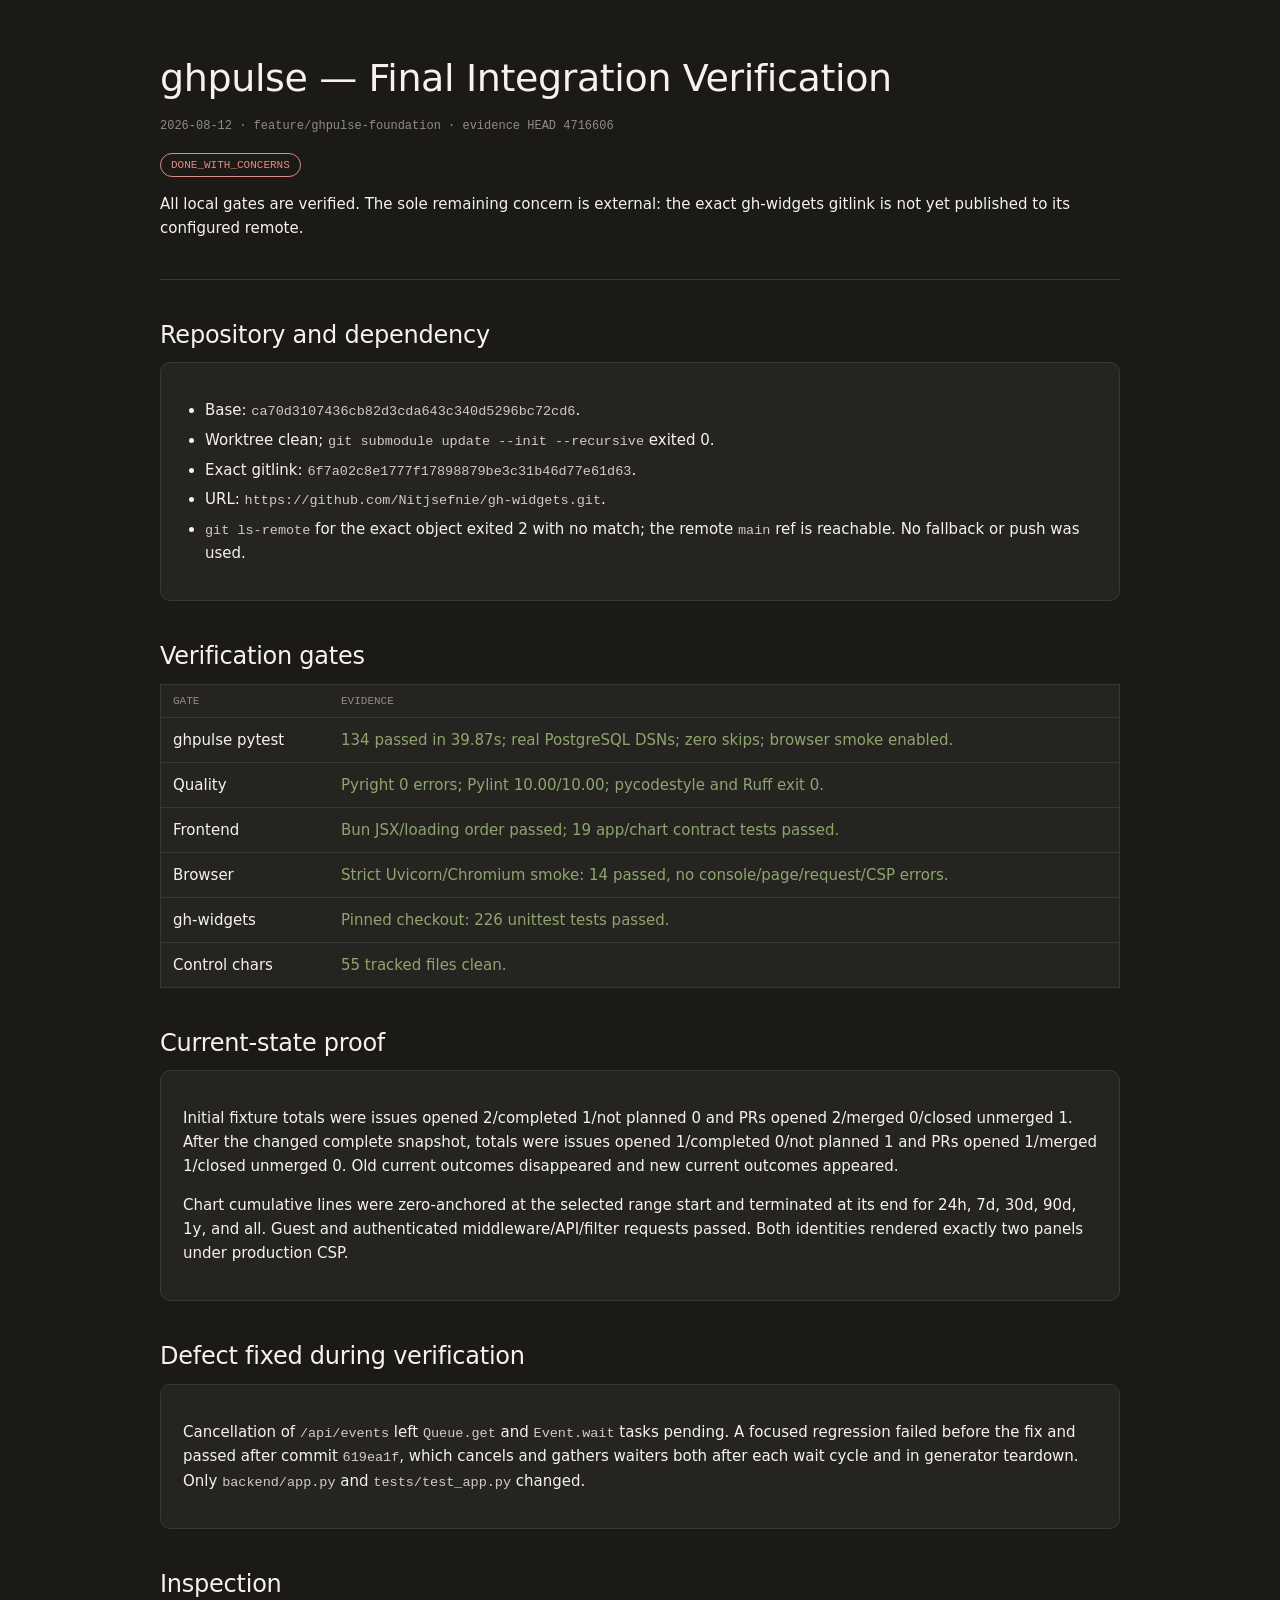
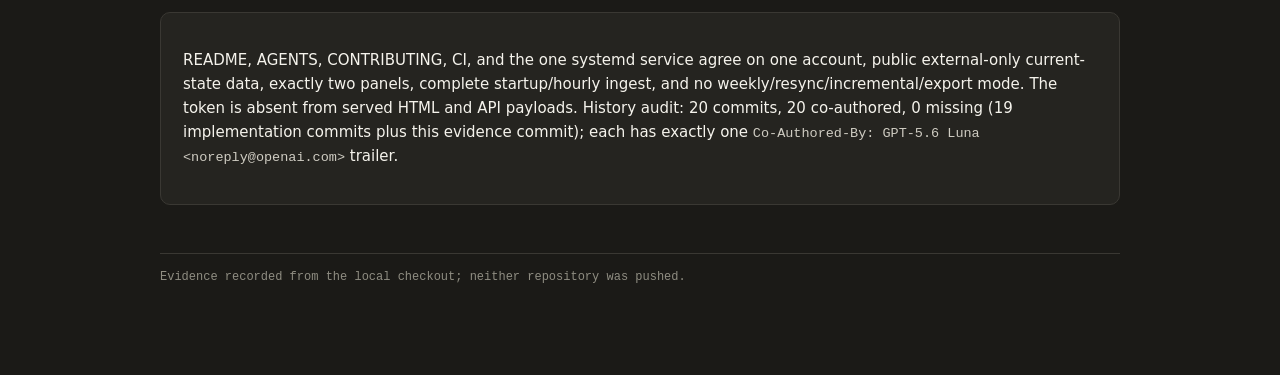
==== .superpowers/sdd/2026-08-11-ghpulse-foundation/task-8-report.html @ 3f155af2 "docs: record final integration verification Co-Authored-By: GPT-5.6 Luna <noreply@openai.com>" ====
<!doctype html>
<html lang="en">
<head>
<meta charset="utf-8">
<meta name="viewport" content="width=device-width, initial-scale=1">
<title>ghpulse — Final Integration Verification</title>
<style>
:root { --bg:#1b1a17; --panel:#252420; --ink:#f5f3ec; --muted:#8f8d82;
  --line:#3a3833; --accent:#d97757; --ok:#8fa56e; --warn:#e08b7f;
  --mono:ui-monospace,'SF Mono',Menlo,monospace; --sans:system-ui,-apple-system,sans-serif; }
* { box-sizing:border-box; }
body { margin:0; padding:48px 24px 96px; background:var(--bg); color:var(--ink);
  font:15px/1.6 var(--sans); }
.page { max-width:960px; margin:auto; }
header { border-bottom:1px solid var(--line); padding-bottom:24px; margin-bottom:32px; }
h1,h2 { font-weight:500; letter-spacing:-.01em; }
h1 { font-size:38px; margin:0 0 8px; }
h2 { font-size:24px; margin:36px 0 8px; }
.meta,.mono { font-family:var(--mono); font-size:12px; color:var(--muted); }
.status { display:inline-block; padding:5px 10px; border:1px solid var(--warn);
  color:var(--warn); border-radius:999px; font:11px var(--mono); text-transform:uppercase; }
.card { background:var(--panel); border:1px solid var(--line); border-radius:10px; padding:20px 22px; }
ul { padding-left:22px; }
li { margin:5px 0; }
code { font-family:var(--mono); font-size:.9em; color:#cfccc2; }
table { width:100%; border-collapse:collapse; background:var(--panel); border:1px solid var(--line); }
th,td { text-align:left; padding:10px 12px; border-bottom:1px solid var(--line); vertical-align:top; }
th { color:var(--muted); font:11px var(--mono); text-transform:uppercase; }
tr:last-child td { border-bottom:0; }
.ok { color:var(--ok); }
.warn { color:var(--warn); }
footer { margin-top:48px; border-top:1px solid var(--line); padding-top:16px; color:var(--muted); font:12px var(--mono); }
</style>
</head>
<body>
<main class="page">
<header>
  <h1>ghpulse — Final Integration Verification</h1>
  <div class="meta">2026-08-12 · feature/ghpulse-foundation · evidence HEAD 4716606</div>
  <p><span class="status">DONE_WITH_CONCERNS</span></p>
  <p>All local gates are verified. The sole remaining concern is external:
  the exact gh-widgets gitlink is not yet published to its configured remote.</p>
</header>

<section>
<h2>Repository and dependency</h2>
<div class="card"><ul>
  <li>Base: <code>ca70d3107436cb82d3cda643c340d5296bc72cd6</code>.</li>
  <li>Worktree clean; <code>git submodule update --init --recursive</code> exited 0.</li>
  <li>Exact gitlink: <code>6f7a02c8e1777f17898879be3c31b46d77e61d63</code>.</li>
  <li>URL: <code>https://github.com/Nitjsefnie/gh-widgets.git</code>.</li>
  <li><code>git ls-remote</code> for the exact object exited 2 with no match;
    the remote <code>main</code> ref is reachable. No fallback or push was used.</li>
</ul></div>
</section>

<section>
<h2>Verification gates</h2>
<table><thead><tr><th>Gate</th><th>Evidence</th></tr></thead><tbody>
<tr><td>ghpulse pytest</td><td class="ok">134 passed in 39.87s; real PostgreSQL DSNs; zero skips; browser smoke enabled.</td></tr>
<tr><td>Quality</td><td class="ok">Pyright 0 errors; Pylint 10.00/10.00; pycodestyle and Ruff exit 0.</td></tr>
<tr><td>Frontend</td><td class="ok">Bun JSX/loading order passed; 19 app/chart contract tests passed.</td></tr>
<tr><td>Browser</td><td class="ok">Strict Uvicorn/Chromium smoke: 14 passed, no console/page/request/CSP errors.</td></tr>
<tr><td>gh-widgets</td><td class="ok">Pinned checkout: 226 unittest tests passed.</td></tr>
<tr><td>Control chars</td><td class="ok">55 tracked files clean.</td></tr>
</tbody></table>
</section>

<section>
<h2>Current-state proof</h2>
<div class="card"><p>Initial fixture totals were issues opened 2/completed 1/not planned 0 and
PRs opened 2/merged 0/closed unmerged 1. After the changed complete snapshot,
totals were issues opened 1/completed 0/not planned 1 and PRs opened 1/merged
1/closed unmerged 0. Old current outcomes disappeared and new current outcomes
appeared.</p>
<p>Chart cumulative lines were zero-anchored at the selected range start and
terminated at its end for 24h, 7d, 30d, 90d, 1y, and all. Guest and authenticated
middleware/API/filter requests passed. Both identities rendered exactly two
panels under production CSP.</p></div>
</section>

<section>
<h2>Defect fixed during verification</h2>
<div class="card"><p>Cancellation of <code>/api/events</code> left <code>Queue.get</code> and
<code>Event.wait</code> tasks pending. A focused regression failed before the fix
and passed after commit <code>619ea1f</code>, which cancels and gathers waiters
both after each wait cycle and in generator teardown. Only
<code>backend/app.py</code> and <code>tests/test_app.py</code> changed.</p></div>
</section>

<section>
<h2>Inspection</h2>
<div class="card"><p>README, AGENTS, CONTRIBUTING, CI, and the one systemd service agree on
one account, public external-only current-state data, exactly two panels,
complete startup/hourly ingest, and no weekly/resync/incremental/export mode.
The token is absent from served HTML and API payloads. History audit:
20 commits, 20 co-authored, 0 missing (19 implementation commits plus this evidence commit); each has exactly one
<code>Co-Authored-By: GPT-5.6 Luna &lt;noreply@openai.com&gt;</code> trailer.</p></div>
</section>
<footer>Evidence recorded from the local checkout; neither repository was pushed.</footer>
</main>
</body>
</html>
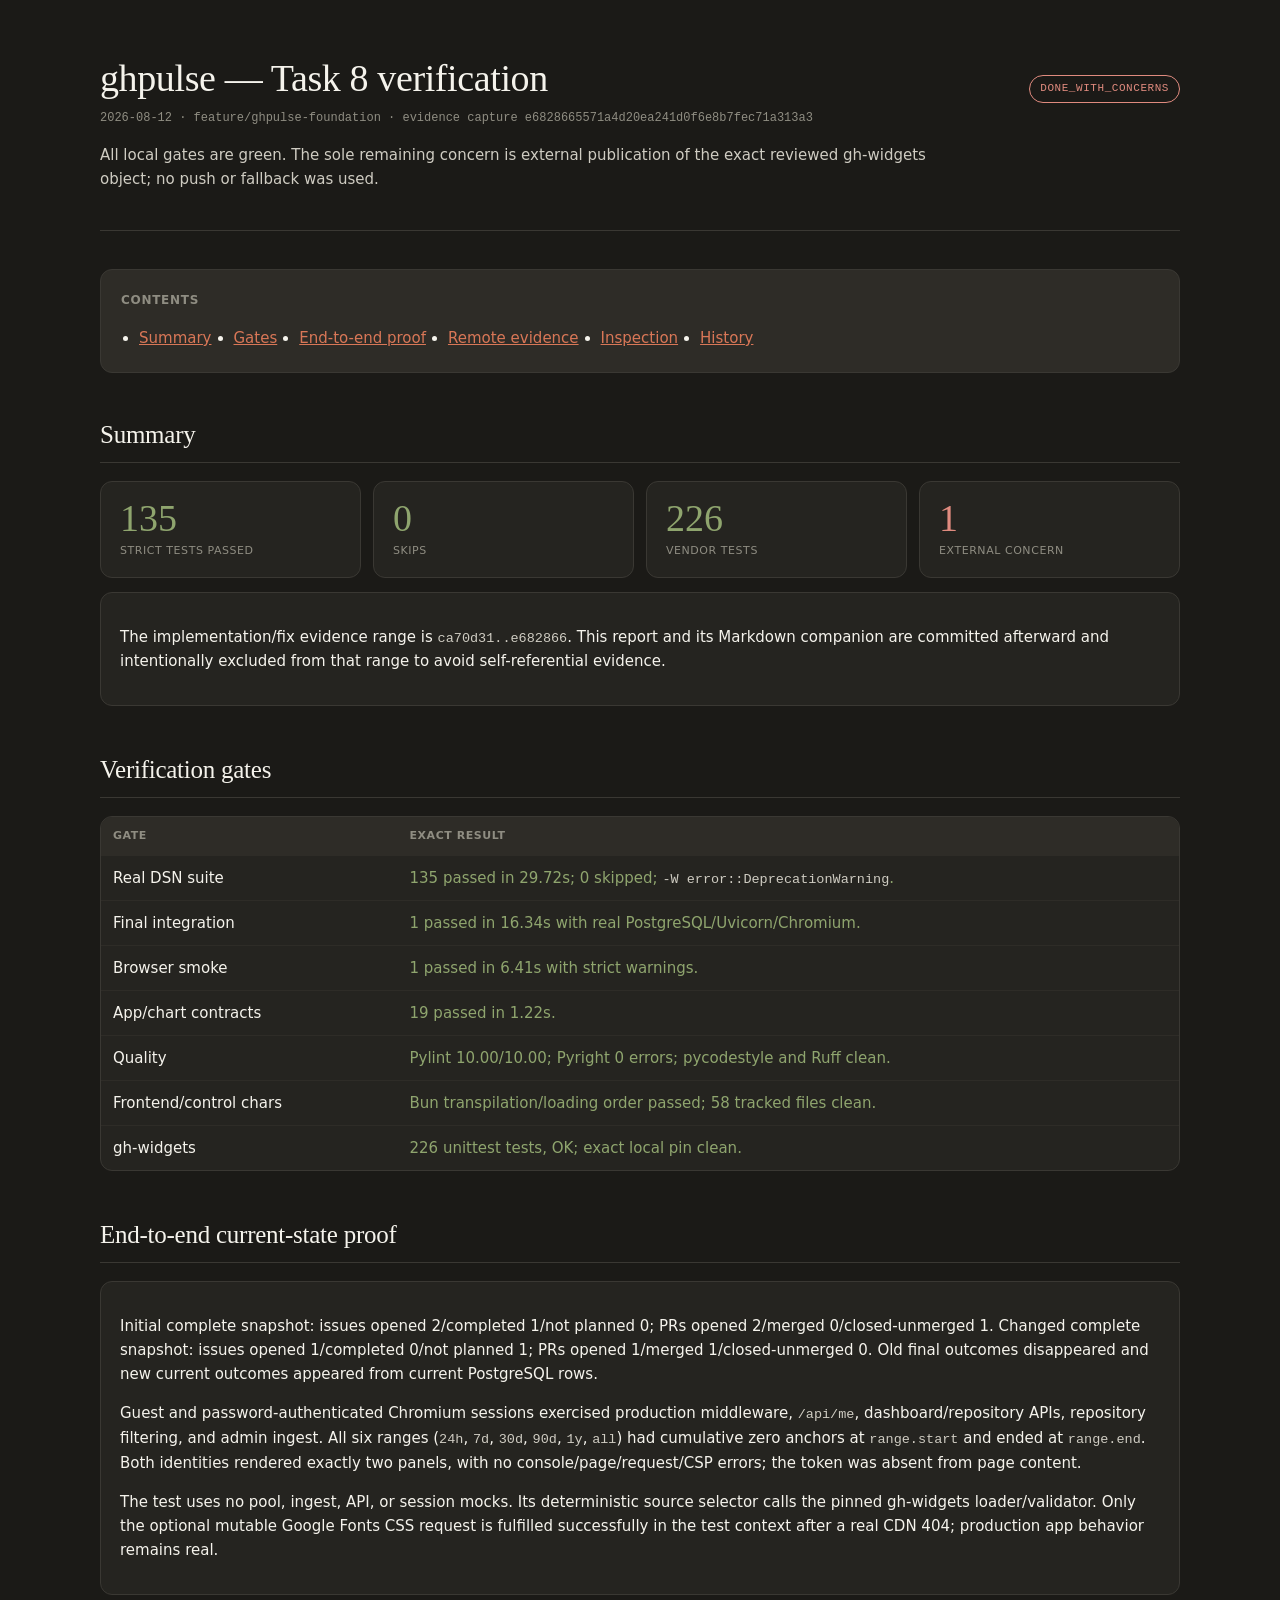
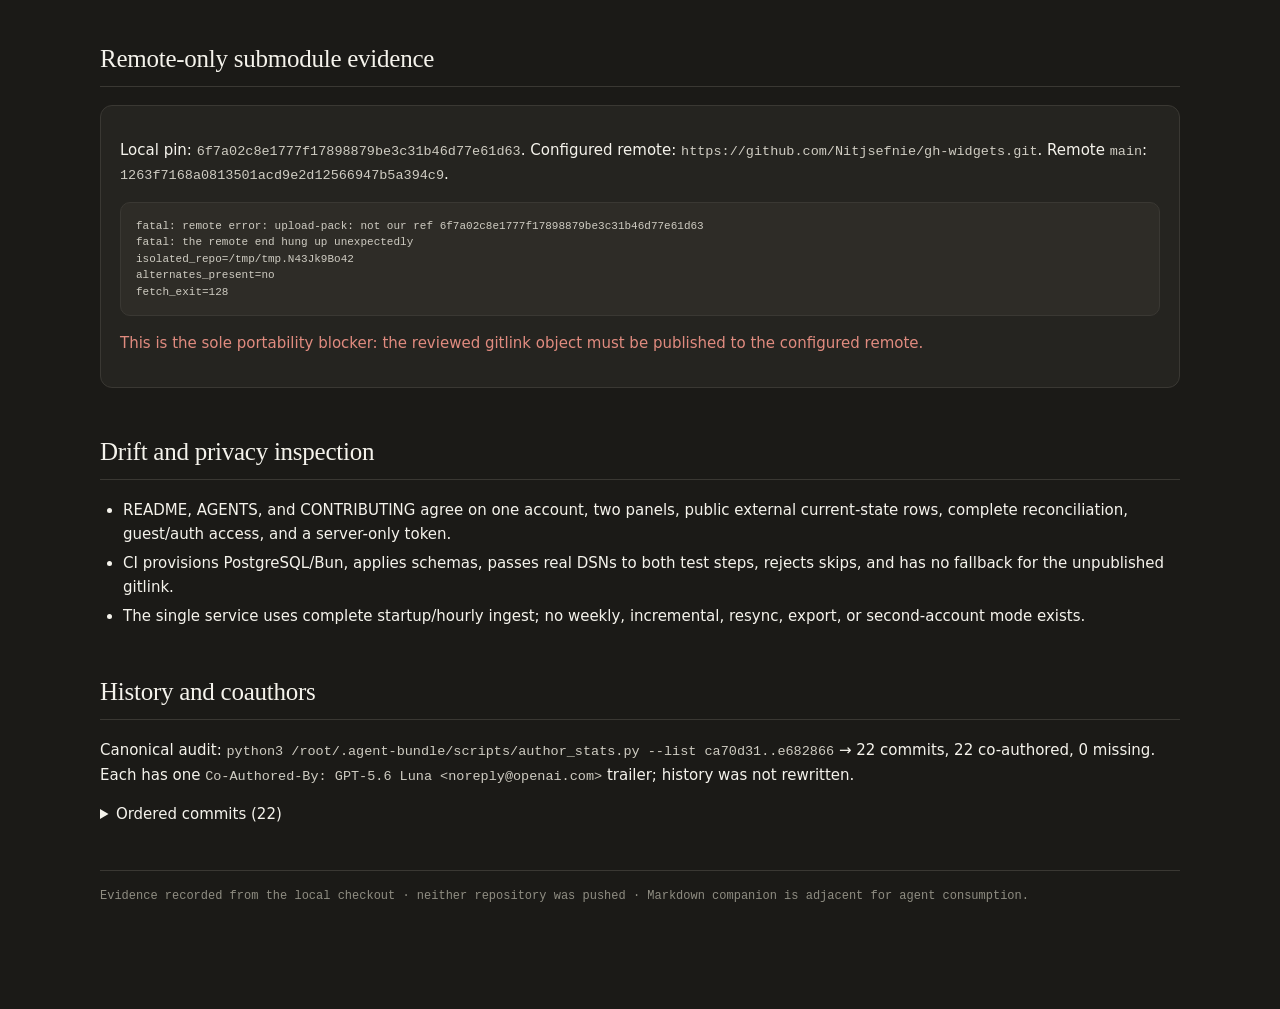
==== commit 83dab757: "docs: correct Task 8 integration evidence Co-Authored-By: GPT-5.6 Luna <noreply@openai.com>" ====
--- a/.superpowers/sdd/2026-08-11-ghpulse-foundation/task-8-report.html
+++ b/.superpowers/sdd/2026-08-11-ghpulse-foundation/task-8-report.html
@@ -3,101 +3,45 @@
 <head>
 <meta charset="utf-8">
 <meta name="viewport" content="width=device-width, initial-scale=1">
-<title>ghpulse — Final Integration Verification</title>
+<title>ghpulse — Task 8 Final Integration Verification</title>
 <style>
-:root { --bg:#1b1a17; --panel:#252420; --ink:#f5f3ec; --muted:#8f8d82;
-  --line:#3a3833; --accent:#d97757; --ok:#8fa56e; --warn:#e08b7f;
-  --mono:ui-monospace,'SF Mono',Menlo,monospace; --sans:system-ui,-apple-system,sans-serif; }
-* { box-sizing:border-box; }
-body { margin:0; padding:48px 24px 96px; background:var(--bg); color:var(--ink);
-  font:15px/1.6 var(--sans); }
-.page { max-width:960px; margin:auto; }
-header { border-bottom:1px solid var(--line); padding-bottom:24px; margin-bottom:32px; }
-h1,h2 { font-weight:500; letter-spacing:-.01em; }
-h1 { font-size:38px; margin:0 0 8px; }
-h2 { font-size:24px; margin:36px 0 8px; }
-.meta,.mono { font-family:var(--mono); font-size:12px; color:var(--muted); }
-.status { display:inline-block; padding:5px 10px; border:1px solid var(--warn);
-  color:var(--warn); border-radius:999px; font:11px var(--mono); text-transform:uppercase; }
-.card { background:var(--panel); border:1px solid var(--line); border-radius:10px; padding:20px 22px; }
-ul { padding-left:22px; }
-li { margin:5px 0; }
-code { font-family:var(--mono); font-size:.9em; color:#cfccc2; }
-table { width:100%; border-collapse:collapse; background:var(--panel); border:1px solid var(--line); }
-th,td { text-align:left; padding:10px 12px; border-bottom:1px solid var(--line); vertical-align:top; }
-th { color:var(--muted); font:11px var(--mono); text-transform:uppercase; }
-tr:last-child td { border-bottom:0; }
-.ok { color:var(--ok); }
-.warn { color:var(--warn); }
-footer { margin-top:48px; border-top:1px solid var(--line); padding-top:16px; color:var(--muted); font:12px var(--mono); }
+:root{--ivory:#1B1A17;--slate:#F5F3EC;--clay:#D97757;--oat:#3A352B;--olive:#8FA56E;--rust:#E08B7F;--gray1:#2E2C27;--gray3:#3A3833;--gray5:#8F8D82;--gray7:#CFCCC2;--white:#252420;--sans:system-ui,-apple-system,sans-serif;--serif:ui-serif,Georgia,serif;--mono:ui-monospace,'SF Mono',Menlo,monospace}
+*{box-sizing:border-box}body{margin:0;padding:48px 24px 110px;background:var(--ivory);color:var(--slate);font:15px/1.6 var(--sans);-webkit-font-smoothing:antialiased}.page{max-width:1080px;margin:auto}header{margin-bottom:38px;border-bottom:1px solid var(--gray3);padding-bottom:24px}.top{display:flex;justify-content:space-between;align-items:baseline;gap:14px;flex-wrap:wrap}h1,h2{font-family:var(--serif);font-weight:500;letter-spacing:-.01em}h1{font-size:38px;margin:0}h2{font-size:25px;margin:0 0 7px}h3{font-size:17px;font-weight:600;margin:22px 0 5px}.meta,code,pre,.pill{font-family:var(--mono)}.meta{color:var(--gray5);font-size:12px}.pill{display:inline-block;padding:4px 10px;border:1px solid var(--rust);border-radius:999px;color:var(--rust);font-size:11px;text-transform:uppercase;letter-spacing:.05em}.lede{color:var(--gray7);max-width:850px}.toc{background:var(--gray1);border:1px solid var(--gray3);border-radius:12px;padding:17px 20px;margin-bottom:42px}.toc strong{font-size:12px;text-transform:uppercase;letter-spacing:.06em;color:var(--gray5)}.toc ul{display:flex;flex-wrap:wrap;gap:8px 22px;margin:10px 0 0;padding-left:18px}.toc a{color:var(--clay)}section{margin-bottom:44px}hr{border:0;border-top:1px solid var(--gray3);margin:0 0 18px}.band{display:grid;grid-template-columns:repeat(4,1fr);gap:12px}@media(max-width:760px){.band{grid-template-columns:repeat(2,1fr)}}.card,.stat{background:var(--white);border:1px solid var(--gray3);border-radius:12px;padding:17px 19px}.stat-num{font:38px/1 var(--serif);margin-bottom:5px}.stat-label{color:var(--gray5);font-size:11px;text-transform:uppercase;letter-spacing:.05em}.ok{color:var(--olive)}.warn{color:var(--rust)}table{width:100%;border-collapse:separate;border-spacing:0;background:var(--white);border:1px solid var(--gray3);border-radius:12px;overflow:hidden}th,td{text-align:left;padding:10px 12px;border-bottom:1px solid var(--gray1);vertical-align:top}th{background:var(--gray1);color:var(--gray5);font-size:11px;text-transform:uppercase;letter-spacing:.05em}tr:last-child td{border-bottom:0}ul{padding-left:23px}li{margin:5px 0}pre{white-space:pre-wrap;overflow-wrap:anywhere;background:var(--gray1);border:1px solid var(--gray3);border-radius:10px;padding:15px;color:var(--gray7);font-size:11px;line-height:1.5}code{font-size:.9em;color:var(--gray7)}footer{border-top:1px solid var(--gray3);padding-top:18px;color:var(--gray5);font:12px var(--mono)}
 </style>
 </head>
-<body>
-<main class="page">
-<header>
-  <h1>ghpulse — Final Integration Verification</h1>
-  <div class="meta">2026-08-12 · feature/ghpulse-foundation · evidence HEAD 4716606</div>
-  <p><span class="status">DONE_WITH_CONCERNS</span></p>
-  <p>All local gates are verified. The sole remaining concern is external:
-  the exact gh-widgets gitlink is not yet published to its configured remote.</p>
-</header>
-
-<section>
-<h2>Repository and dependency</h2>
-<div class="card"><ul>
-  <li>Base: <code>ca70d3107436cb82d3cda643c340d5296bc72cd6</code>.</li>
-  <li>Worktree clean; <code>git submodule update --init --recursive</code> exited 0.</li>
-  <li>Exact gitlink: <code>6f7a02c8e1777f17898879be3c31b46d77e61d63</code>.</li>
-  <li>URL: <code>https://github.com/Nitjsefnie/gh-widgets.git</code>.</li>
-  <li><code>git ls-remote</code> for the exact object exited 2 with no match;
-    the remote <code>main</code> ref is reachable. No fallback or push was used.</li>
-</ul></div>
-</section>
-
-<section>
-<h2>Verification gates</h2>
-<table><thead><tr><th>Gate</th><th>Evidence</th></tr></thead><tbody>
-<tr><td>ghpulse pytest</td><td class="ok">134 passed in 39.87s; real PostgreSQL DSNs; zero skips; browser smoke enabled.</td></tr>
-<tr><td>Quality</td><td class="ok">Pyright 0 errors; Pylint 10.00/10.00; pycodestyle and Ruff exit 0.</td></tr>
-<tr><td>Frontend</td><td class="ok">Bun JSX/loading order passed; 19 app/chart contract tests passed.</td></tr>
-<tr><td>Browser</td><td class="ok">Strict Uvicorn/Chromium smoke: 14 passed, no console/page/request/CSP errors.</td></tr>
-<tr><td>gh-widgets</td><td class="ok">Pinned checkout: 226 unittest tests passed.</td></tr>
-<tr><td>Control chars</td><td class="ok">55 tracked files clean.</td></tr>
-</tbody></table>
-</section>
-
-<section>
-<h2>Current-state proof</h2>
-<div class="card"><p>Initial fixture totals were issues opened 2/completed 1/not planned 0 and
-PRs opened 2/merged 0/closed unmerged 1. After the changed complete snapshot,
-totals were issues opened 1/completed 0/not planned 1 and PRs opened 1/merged
-1/closed unmerged 0. Old current outcomes disappeared and new current outcomes
-appeared.</p>
-<p>Chart cumulative lines were zero-anchored at the selected range start and
-terminated at its end for 24h, 7d, 30d, 90d, 1y, and all. Guest and authenticated
-middleware/API/filter requests passed. Both identities rendered exactly two
-panels under production CSP.</p></div>
-</section>
-
-<section>
-<h2>Defect fixed during verification</h2>
-<div class="card"><p>Cancellation of <code>/api/events</code> left <code>Queue.get</code> and
-<code>Event.wait</code> tasks pending. A focused regression failed before the fix
-and passed after commit <code>619ea1f</code>, which cancels and gathers waiters
-both after each wait cycle and in generator teardown. Only
-<code>backend/app.py</code> and <code>tests/test_app.py</code> changed.</p></div>
-</section>
-
-<section>
-<h2>Inspection</h2>
-<div class="card"><p>README, AGENTS, CONTRIBUTING, CI, and the one systemd service agree on
-one account, public external-only current-state data, exactly two panels,
-complete startup/hourly ingest, and no weekly/resync/incremental/export mode.
-The token is absent from served HTML and API payloads. History audit:
-20 commits, 20 co-authored, 0 missing (19 implementation commits plus this evidence commit); each has exactly one
-<code>Co-Authored-By: GPT-5.6 Luna &lt;noreply@openai.com&gt;</code> trailer.</p></div>
-</section>
-<footer>Evidence recorded from the local checkout; neither repository was pushed.</footer>
-</main>
-</body>
-</html>
+<body><main class="page">
+<header><div class="top"><h1>ghpulse — Task 8 verification</h1><span class="pill">DONE_WITH_CONCERNS</span></div><div class="meta">2026-08-12 · feature/ghpulse-foundation · evidence capture e6828665571a4d20ea241d0f6e8b7fec71a313a3</div><p class="lede">All local gates are green. The sole remaining concern is external publication of the exact reviewed gh-widgets object; no push or fallback was used.</p></header>
+<nav class="toc" aria-label="Contents"><strong>Contents</strong><ul><li><a href="#summary">Summary</a></li><li><a href="#gates">Gates</a></li><li><a href="#e2e">End-to-end proof</a></li><li><a href="#remote">Remote evidence</a></li><li><a href="#inspection">Inspection</a></li><li><a href="#history">History</a></li></ul></nav>
+<section id="summary"><h2>Summary</h2><hr><div class="band"><div class="stat"><div class="stat-num ok">135</div><div class="stat-label">strict tests passed</div></div><div class="stat"><div class="stat-num ok">0</div><div class="stat-label">skips</div></div><div class="stat"><div class="stat-num ok">226</div><div class="stat-label">vendor tests</div></div><div class="stat"><div class="stat-num warn">1</div><div class="stat-label">external concern</div></div></div><div class="card" style="margin-top:14px"><p>The implementation/fix evidence range is <code>ca70d31..e682866</code>. This report and its Markdown companion are committed afterward and intentionally excluded from that range to avoid self-referential evidence.</p></div></section>
+<section id="gates"><h2>Verification gates</h2><hr><table><thead><tr><th>Gate</th><th>Exact result</th></tr></thead><tbody><tr><td>Real DSN suite</td><td class="ok">135 passed in 29.72s; 0 skipped; <code>-W error::DeprecationWarning</code>.</td></tr><tr><td>Final integration</td><td class="ok">1 passed in 16.34s with real PostgreSQL/Uvicorn/Chromium.</td></tr><tr><td>Browser smoke</td><td class="ok">1 passed in 6.41s with strict warnings.</td></tr><tr><td>App/chart contracts</td><td class="ok">19 passed in 1.22s.</td></tr><tr><td>Quality</td><td class="ok">Pylint 10.00/10.00; Pyright 0 errors; pycodestyle and Ruff clean.</td></tr><tr><td>Frontend/control chars</td><td class="ok">Bun transpilation/loading order passed; 58 tracked files clean.</td></tr><tr><td>gh-widgets</td><td class="ok">226 unittest tests, OK; exact local pin clean.</td></tr></tbody></table></section>
+<section id="e2e"><h2>End-to-end current-state proof</h2><hr><div class="card"><p>Initial complete snapshot: issues opened 2/completed 1/not planned 0; PRs opened 2/merged 0/closed-unmerged 1. Changed complete snapshot: issues opened 1/completed 0/not planned 1; PRs opened 1/merged 1/closed-unmerged 0. Old final outcomes disappeared and new current outcomes appeared from current PostgreSQL rows.</p><p>Guest and password-authenticated Chromium sessions exercised production middleware, <code>/api/me</code>, dashboard/repository APIs, repository filtering, and admin ingest. All six ranges (<code>24h</code>, <code>7d</code>, <code>30d</code>, <code>90d</code>, <code>1y</code>, <code>all</code>) had cumulative zero anchors at <code>range.start</code> and ended at <code>range.end</code>. Both identities rendered exactly two panels, with no console/page/request/CSP errors; the token was absent from page content.</p><p>The test uses no pool, ingest, API, or session mocks. Its deterministic source selector calls the pinned gh-widgets loader/validator. Only the optional mutable Google Fonts CSS request is fulfilled successfully in the test context after a real CDN 404; production app behavior remains real.</p></div></section>
+<section id="remote"><h2>Remote-only submodule evidence</h2><hr><div class="card"><p>Local pin: <code>6f7a02c8e1777f17898879be3c31b46d77e61d63</code>. Configured remote: <code>https://github.com/Nitjsefnie/gh-widgets.git</code>. Remote <code>main</code>: <code>1263f7168a0813501acd9e2d12566947b5a394c9</code>.</p><pre>fatal: remote error: upload-pack: not our ref 6f7a02c8e1777f17898879be3c31b46d77e61d63
+fatal: the remote end hung up unexpectedly
+isolated_repo=/tmp/tmp.N43Jk9Bo42
+alternates_present=no
+fetch_exit=128</pre><p class="warn">This is the sole portability blocker: the reviewed gitlink object must be published to the configured remote.</p></div></section>
+<section id="inspection"><h2>Drift and privacy inspection</h2><hr><ul><li>README, AGENTS, and CONTRIBUTING agree on one account, two panels, public external current-state rows, complete reconciliation, guest/auth access, and a server-only token.</li><li>CI provisions PostgreSQL/Bun, applies schemas, passes real DSNs to both test steps, rejects skips, and has no fallback for the unpublished gitlink.</li><li>The single service uses complete startup/hourly ingest; no weekly, incremental, resync, export, or second-account mode exists.</li></ul></section>
+<section id="history"><h2>History and coauthors</h2><hr><p>Canonical audit: <code>python3 /root/.agent-bundle/scripts/author_stats.py --list ca70d31..e682866</code> → 22 commits, 22 co-authored, 0 missing. Each has one <code>Co-Authored-By: GPT-5.6 Luna &lt;noreply@openai.com&gt;</code> trailer; history was not rewritten.</p><details><summary>Ordered commits (22)</summary><pre>03960304724f85a697859796ba0770035b69745e feat: bootstrap the ghpulse application shell
+06cd7bc31f6d8441c9a76d752248903b7bf469c8 test: strengthen ghpulse shell contracts
+5d125f4d3e5eb57f40293b6edfe9e379d15083c4 feat: add GitHub source and current-state schema
+7e7e6d7da611e662a4919b06a73cf4f8123ad31a fix: keep ghpulse adapter on public widget APIs
+b97c239cf0eb6b678ea7389eb9f48844b0407096 fix: validate fetched GitHub data in memory
+7e2c1a0a31828b89cfcd13fcb5f558d47d5208e9 feat: ingest current GitHub activity state
+af176430a3f6dc61d1fc89a3b9482de936c51bf9 fix: harden ghpulse ingest failures and schema migration
+544d938e9a69b8f1da9ddeaf2feeeb62a994073a feat: serve external activity timelines
+e969407c927e1fe547074de26809bcb10aef174f fix: keep dashboard reads snapshot-consistent
+c421268495b2805f8f694c5326e7c02f0b3e67bb feat: add stacked cumulative timeline chart
+516247075a4700f624823c959581f6716aeaa8c9 fix: preserve dense timeline intervals and chart geometry
+6b81222c06d4f607a44cd9b5ff024738eb214331 fix: require complete dense timeline coverage
+a8c7f0cbc7f0d8f2b9380dc72fdfb19939c307d4 feat: build the two-panel ghpulse dashboard
+6e4ac7f11a27607d3e65e0b9091bb391d08e5ed5 fix: preserve ghpulse dashboard selection state
+ebf064616b2c33fc5196b33e78d2b0fc243f3c22 test: prove ghpulse refresh and chart contracts
+cd58ba059530b9cdad8d034db852866d6715984f feat: complete ghpulse operations and lifecycle
+adf692230ccc035f721020afdeb7db23ea64472d fix: close ghpulse lifecycle safely
+5a6b52b68b0e1007a5c96c798c615276459249b1 test: make browser smoke warning-free
+619ea1fc11e9e6f05882786db02f73f5aff2dfba fix: clean up cancelled SSE waiters
+3f155af20ca7bf4de07caec5c5bca7e0f34fbe1e docs: record final integration verification
+704b88b1444acf389e9c1d5fd2fb026e4fca43db test: add reproducible final integration gate
+e6828665571a4d20ea241d0f6e8b7fec71a313a3 test: isolate external font asset in browser proof</pre></details></section>
+<footer>Evidence recorded from the local checkout · neither repository was pushed · Markdown companion is adjacent for agent consumption.</footer>
+</main></body></html>
